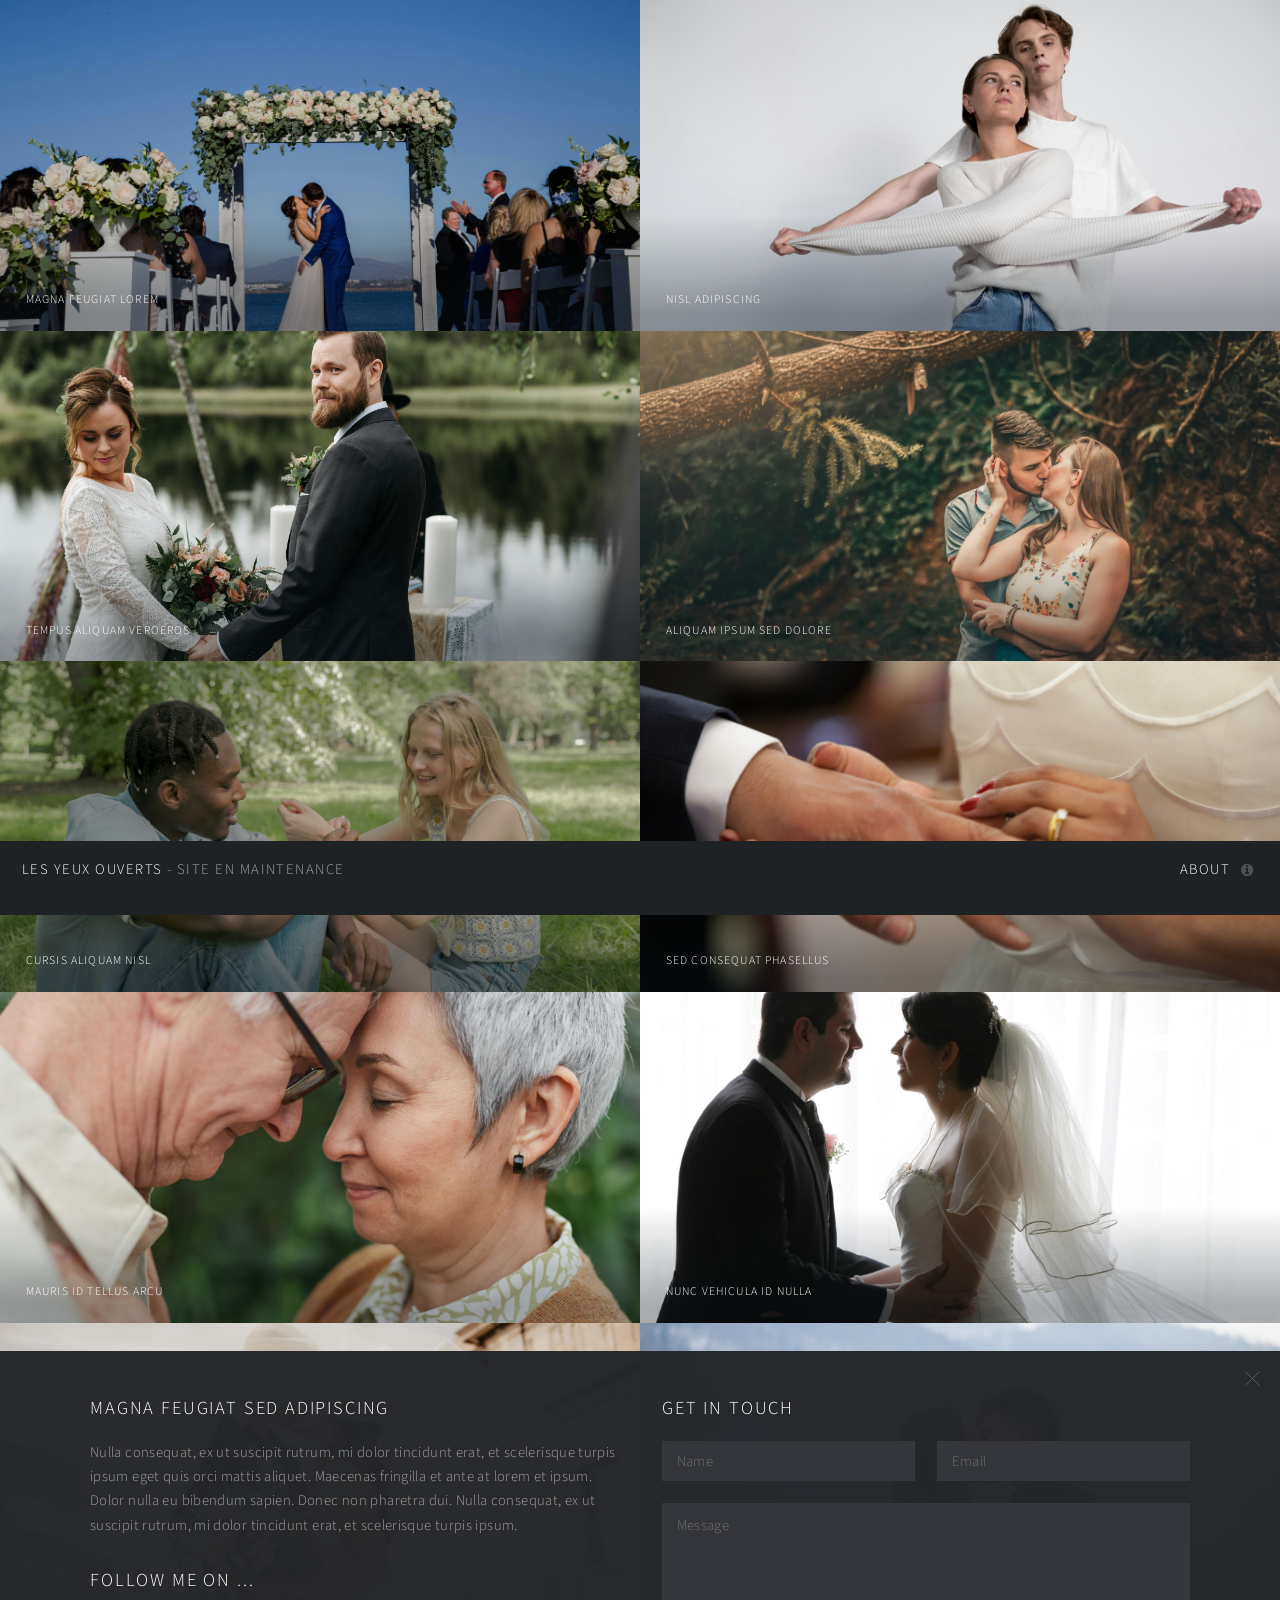
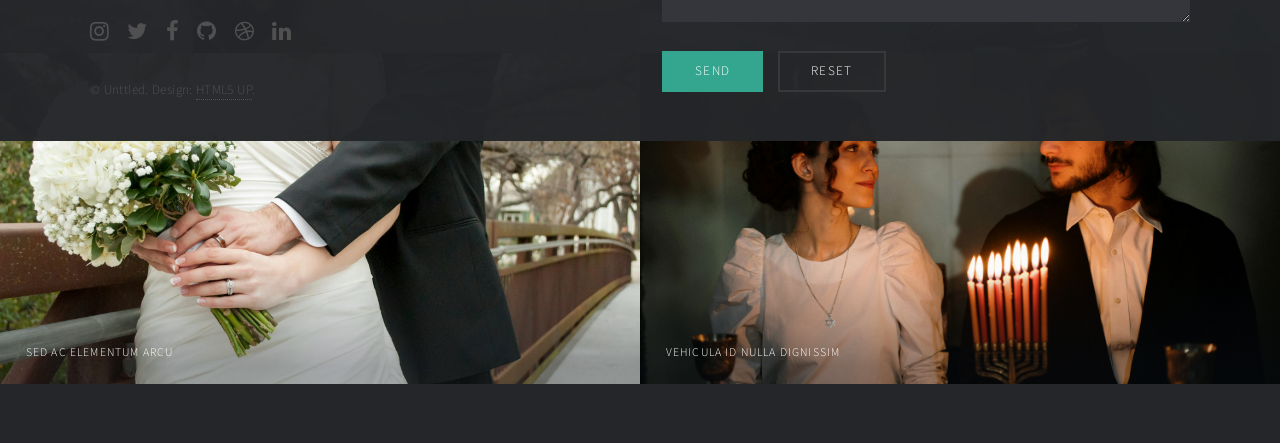
==== index.html @ b0335885 "aff favicon" ====
<!DOCTYPE HTML>
<html>
	<head>
		<title>Les yeux ouverts by Adé</title>
		<meta charset="utf-8" />
		<meta name="viewport" content="width=device-width, initial-scale=1, user-scalable=no" />
		<link rel="stylesheet" href="assets/css/main.css" />
		<link rel="icon" type="image/x-icon" href="images/favicon.ico">
		<noscript><link rel="stylesheet" href="assets/css/noscript.css" /></noscript>
	</head>
	<body class="is-preload">

		<!-- Wrapper -->
			<div id="wrapper">

				<!-- Header -->
					<header id="header">
						<h1><a href="index.html"><strong>Les yeux ouverts</strong> - Site en maintenance</a></h1>
						<nav>
							<ul>
								<li><a href="#footer" class="icon fa-info-circle">About</a></li>
							</ul>
						</nav>
					</header>

				<!-- Main -->
					<div id="main">
						<article class="thumb">
							<!-- <a href="images/fulls/01.jpg" class="image"><img src="images/thumbs/01.jpg" alt="" /></a> -->
							<a class="image"><img src="images/other/01.jpg" alt="" /></a>
							<h2>Magna feugiat lorem</h2>
							<p>Nunc blandit nisi ligula magna sodales lectus elementum non. Integer id venenatis velit.</p>
						</article>
						<article class="thumb">
							<a class="image"><img src="images/other/02.jpg" alt="" /></a>
							<h2>Nisl adipiscing</h2>
							<p>Nunc blandit nisi ligula magna sodales lectus elementum non. Integer id venenatis velit.</p>
						</article>
						<article class="thumb">
							<a class="image"><img src="images/other/03.jpg" alt="" /></a>
							<h2>Tempus aliquam veroeros</h2>
							<p>Nunc blandit nisi ligula magna sodales lectus elementum non. Integer id venenatis velit.</p>
						</article>
						<article class="thumb">
							<a class="image"><img src="images/other/04.jpg" alt="" /></a>
							<h2>Aliquam ipsum sed dolore</h2>
							<p>Nunc blandit nisi ligula magna sodales lectus elementum non. Integer id venenatis velit.</p>
						</article>
						<article class="thumb">
							<a class="image"><img src="images/other/05.jpg" alt="" /></a>
							<h2>Cursis aliquam nisl</h2>
							<p>Nunc blandit nisi ligula magna sodales lectus elementum non. Integer id venenatis velit.</p>
						</article>
						<article class="thumb">
							<a class="image"><img src="images/other/06.jpg" alt="" /></a>
							<h2>Sed consequat phasellus</h2>
							<p>Nunc blandit nisi ligula magna sodales lectus elementum non. Integer id venenatis velit.</p>
						</article>
						<article class="thumb">
							<a class="image"><img src="images/other/07.jpg" alt="" /></a>
							<h2>Mauris id tellus arcu</h2>
							<p>Nunc blandit nisi ligula magna sodales lectus elementum non. Integer id venenatis velit.</p>
						</article>
						<article class="thumb">
							<a class="image"><img src="images/other/08.jpg" alt="" /></a>
							<h2>Nunc vehicula id nulla</h2>
							<p>Nunc blandit nisi ligula magna sodales lectus elementum non. Integer id venenatis velit.</p>
						</article>
						<article class="thumb">
							<a class="image"><img src="images/other/09.jpg" alt="" /></a>
							<h2>Neque et faucibus viverra</h2>
							<p>Nunc blandit nisi ligula magna sodales lectus elementum non. Integer id venenatis velit.</p>
						</article>
						<article class="thumb">
							<a class="image"><img src="images/other/10.jpg" alt="" /></a>
							<h2>Mattis ante fermentum</h2>
							<p>Nunc blandit nisi ligula magna sodales lectus elementum non. Integer id venenatis velit.</p>
						</article>
						<article class="thumb">
							<a class="image"><img src="images/other/11.jpg" alt="" /></a>
							<h2>Sed ac elementum arcu</h2>
							<p>Nunc blandit nisi ligula magna sodales lectus elementum non. Integer id venenatis velit.</p>
						</article>
						<article class="thumb">
							<a class="image"><img src="images/other/12.jpg" alt="" /></a>
							<h2>Vehicula id nulla dignissim</h2>
							<p>Nunc blandit nisi ligula magna sodales lectus elementum non. Integer id venenatis velit.</p>
						</article>
					</div>

				<!-- Footer -->
					<footer id="footer" class="panel">
						<div class="inner split">
							<div>
								<section>
									<h2>Magna feugiat sed adipiscing</h2>
									<p>Nulla consequat, ex ut suscipit rutrum, mi dolor tincidunt erat, et scelerisque turpis ipsum eget quis orci mattis aliquet. Maecenas fringilla et ante at lorem et ipsum. Dolor nulla eu bibendum sapien. Donec non pharetra dui. Nulla consequat, ex ut suscipit rutrum, mi dolor tincidunt erat, et scelerisque turpis ipsum.</p>
								</section>
								<section>
									<h2>Follow me on ...</h2>
									<ul class="icons">
										<li><a href="https://www.instagram.com/lesyeuxouverts?igsh=cnp0b242NGFtbXZt" class="icon fa-instagram"><span class="label">Instagram</span></a></li>
										<li><a href="#" class="icon fa-twitter"><span class="label">Twitter</span></a></li>
										<li><a href="#" class="icon fa-facebook"><span class="label">Facebook</span></a></li>
										<li><a href="#" class="icon fa-github"><span class="label">GitHub</span></a></li>
										<li><a href="#" class="icon fa-dribbble"><span class="label">Dribbble</span></a></li>
										<li><a href="#" class="icon fa-linkedin"><span class="label">LinkedIn</span></a></li>
									</ul>
								</section>
								<p class="copyright">
									&copy; Unttled. Design: <a href="http://html5up.net">HTML5 UP</a>.
								</p>
							</div>
							<div>
								<section>
									<h2>Get in touch</h2>
									<form method="post" action="#">
										<div class="fields">
											<div class="field half">
												<input type="text" name="name" id="name" placeholder="Name" />
											</div>
											<div class="field half">
												<input type="text" name="email" id="email" placeholder="Email" />
											</div>
											<div class="field">
												<textarea name="message" id="message" rows="4" placeholder="Message"></textarea>
											</div>
										</div>
										<ul class="actions">
											<li><input type="submit" value="Send" class="primary" /></li>
											<li><input type="reset" value="Reset" /></li>
										</ul>
									</form>
								</section>
							</div>
						</div>
					</footer>

			</div>

		<!-- Scripts -->
			<script src="assets/js/jquery.min.js"></script>
			<script src="assets/js/jquery.poptrox.min.js"></script>
			<script src="assets/js/browser.min.js"></script>
			<script src="assets/js/breakpoints.min.js"></script>
			<script src="assets/js/util.js"></script>
			<script src="assets/js/main.js"></script>

	</body>
</html>
---- assets/css/noscript.css ----
/*
	Multiverse by HTML5 UP
	html5up.net | @ajlkn
	Free for personal and commercial use under the CCA 3.0 license (html5up.net/license)
*/

/* Wrapper */

	body.is-preload #wrapper:before {
		display: none;
	}

/* Main */

	body.is-preload #main .thumb {
		pointer-events: auto;
		opacity: 1;
	}

/* Header */

	body.is-preload #header {
		-moz-transform: none;
		-webkit-transform: none;
		-ms-transform: none;
		transform: none;
	}
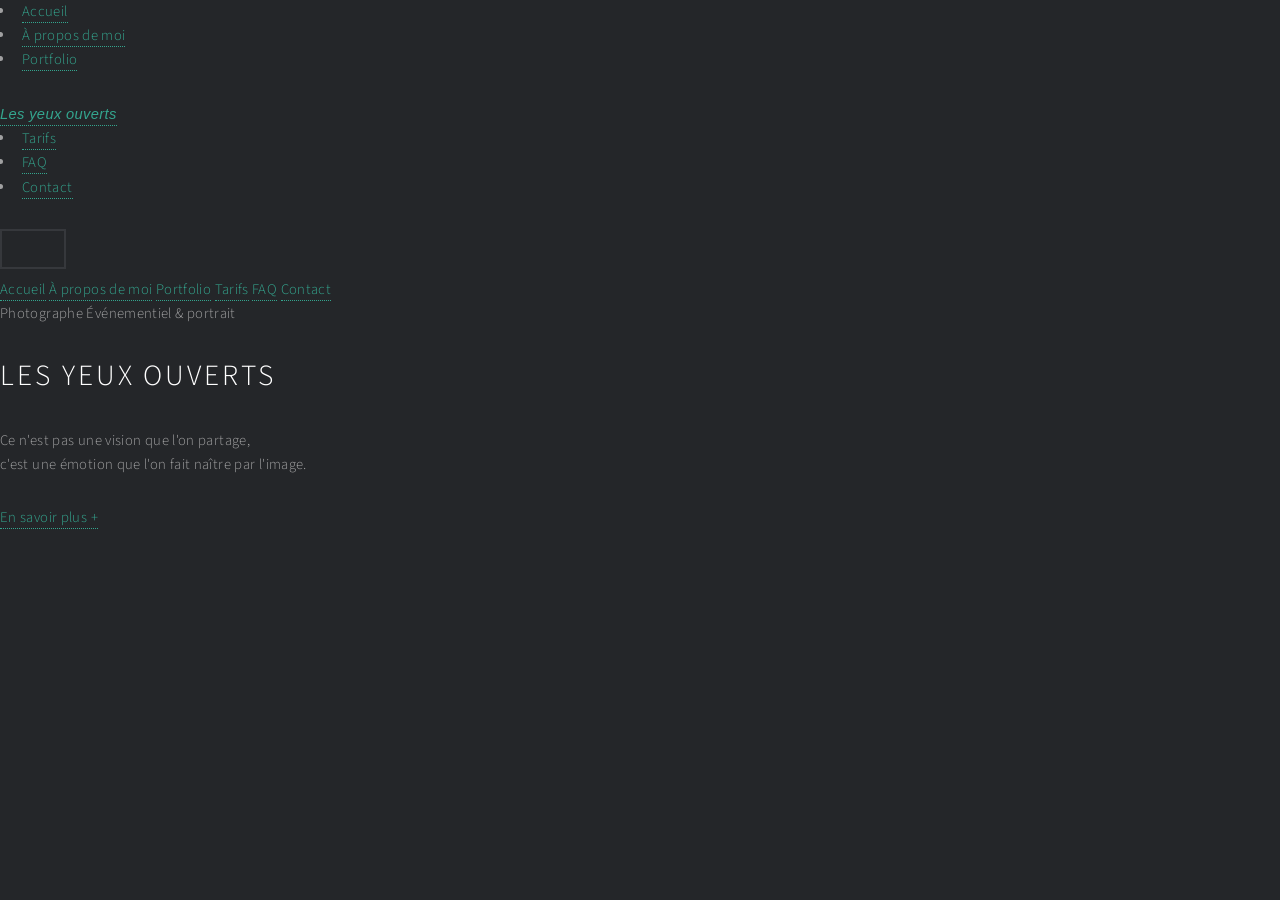
==== commit 40687af3: "update v1" ====
--- a/index.html
+++ b/index.html
@@ -1,150 +1,58 @@
 <!DOCTYPE HTML>
-<html>
-	<head>
-		<title>Les yeux ouverts by Adé</title>
-		<meta charset="utf-8" />
-		<meta name="viewport" content="width=device-width, initial-scale=1, user-scalable=no" />
-		<link rel="stylesheet" href="assets/css/main.css" />
-		<link rel="icon" type="image/x-icon" href="images/favicon.ico">
-		<noscript><link rel="stylesheet" href="assets/css/noscript.css" /></noscript>
-	</head>
-	<body class="is-preload">
+<html lang="fr">
+<head>
+	<meta charset="utf-8" />
+	<meta name="viewport" content="width=device-width, initial-scale=1, user-scalable=no" />
+	<title>Les yeux ouverts - Photographe de mariage & portrait</title>
+	<link rel="icon" type="image/x-icon" href="images/favicon.ico">
+	<link rel="stylesheet" href="assets/css/main.css" />
+</head>
+<body>
 
-		<!-- Wrapper -->
-			<div id="wrapper">
+	<!-- Navigation -->
+	<nav id="navbar">
+		<ul class="nav-left">
+			<li><a href="index.html">Accueil</a></li>
+			<li><a href="a-propos.html">À propos de moi</a></li>
+			<li><a href="portfolio.html">Portfolio</a></li>
+		</ul>
+		<div class="nav-brand">
+			<a href="index.html"><em>Les yeux ouverts</em></a>
+		</div>
+		<ul class="nav-right">
+			<li><a href="tarifs.html">Tarifs</a></li>
+			<li><a href="faq.html">FAQ</a></li>
+			<li><a href="contact.html">Contact</a></li>
+		</ul>
+		<button class="hamburger" id="hamburger" aria-label="Menu">
+			<span></span>
+			<span></span>
+			<span></span>
+		</button>
+	</nav>
 
-				<!-- Header -->
-					<header id="header">
-						<h1><a href="index.html"><strong>Les yeux ouverts</strong> - Site en maintenance</a></h1>
-						<nav>
-							<ul>
-								<li><a href="#footer" class="icon fa-info-circle">About</a></li>
-							</ul>
-						</nav>
-					</header>
+	<div id="nav-mobile">
+		<a href="index.html" class="active">Accueil</a>
+		<a href="a-propos.html">À propos de moi</a>
+		<a href="portfolio.html">Portfolio</a>
+		<a href="tarifs.html">Tarifs</a>
+		<a href="faq.html">FAQ</a>
+		<a href="contact.html">Contact</a>
+	</div>
 
-				<!-- Main -->
-					<div id="main">
-						<article class="thumb">
-							<!-- <a href="images/fulls/01.jpg" class="image"><img src="images/thumbs/01.jpg" alt="" /></a> -->
-							<a class="image"><img src="images/other/01.jpg" alt="" /></a>
-							<h2>Magna feugiat lorem</h2>
-							<p>Nunc blandit nisi ligula magna sodales lectus elementum non. Integer id venenatis velit.</p>
-						</article>
-						<article class="thumb">
-							<a class="image"><img src="images/other/02.jpg" alt="" /></a>
-							<h2>Nisl adipiscing</h2>
-							<p>Nunc blandit nisi ligula magna sodales lectus elementum non. Integer id venenatis velit.</p>
-						</article>
-						<article class="thumb">
-							<a class="image"><img src="images/other/03.jpg" alt="" /></a>
-							<h2>Tempus aliquam veroeros</h2>
-							<p>Nunc blandit nisi ligula magna sodales lectus elementum non. Integer id venenatis velit.</p>
-						</article>
-						<article class="thumb">
-							<a class="image"><img src="images/other/04.jpg" alt="" /></a>
-							<h2>Aliquam ipsum sed dolore</h2>
-							<p>Nunc blandit nisi ligula magna sodales lectus elementum non. Integer id venenatis velit.</p>
-						</article>
-						<article class="thumb">
-							<a class="image"><img src="images/other/05.jpg" alt="" /></a>
-							<h2>Cursis aliquam nisl</h2>
-							<p>Nunc blandit nisi ligula magna sodales lectus elementum non. Integer id venenatis velit.</p>
-						</article>
-						<article class="thumb">
-							<a class="image"><img src="images/other/06.jpg" alt="" /></a>
-							<h2>Sed consequat phasellus</h2>
-							<p>Nunc blandit nisi ligula magna sodales lectus elementum non. Integer id venenatis velit.</p>
-						</article>
-						<article class="thumb">
-							<a class="image"><img src="images/other/07.jpg" alt="" /></a>
-							<h2>Mauris id tellus arcu</h2>
-							<p>Nunc blandit nisi ligula magna sodales lectus elementum non. Integer id venenatis velit.</p>
-						</article>
-						<article class="thumb">
-							<a class="image"><img src="images/other/08.jpg" alt="" /></a>
-							<h2>Nunc vehicula id nulla</h2>
-							<p>Nunc blandit nisi ligula magna sodales lectus elementum non. Integer id venenatis velit.</p>
-						</article>
-						<article class="thumb">
-							<a class="image"><img src="images/other/09.jpg" alt="" /></a>
-							<h2>Neque et faucibus viverra</h2>
-							<p>Nunc blandit nisi ligula magna sodales lectus elementum non. Integer id venenatis velit.</p>
-						</article>
-						<article class="thumb">
-							<a class="image"><img src="images/other/10.jpg" alt="" /></a>
-							<h2>Mattis ante fermentum</h2>
-							<p>Nunc blandit nisi ligula magna sodales lectus elementum non. Integer id venenatis velit.</p>
-						</article>
-						<article class="thumb">
-							<a class="image"><img src="images/other/11.jpg" alt="" /></a>
-							<h2>Sed ac elementum arcu</h2>
-							<p>Nunc blandit nisi ligula magna sodales lectus elementum non. Integer id venenatis velit.</p>
-						</article>
-						<article class="thumb">
-							<a class="image"><img src="images/other/12.jpg" alt="" /></a>
-							<h2>Vehicula id nulla dignissim</h2>
-							<p>Nunc blandit nisi ligula magna sodales lectus elementum non. Integer id venenatis velit.</p>
-						</article>
-					</div>
+	<!-- Hero -->
+	<section id="hero">
+		<div class="hero-content">
+			<p class="hero-subtitle">Photographe Événementiel &amp; portrait</p>
+			<h1 class="hero-title">Les yeux ouverts</h1>
+			<p class="hero-description">
+				Ce n'est pas une vision que l'on partage,<br>
+				c'est une émotion que l'on fait naître par l'image.
+			</p>
+			<a href="#" class="hero-btn">En savoir plus +</a>
+		</div>
+	</section>
 
-				<!-- Footer -->
-					<footer id="footer" class="panel">
-						<div class="inner split">
-							<div>
-								<section>
-									<h2>Magna feugiat sed adipiscing</h2>
-									<p>Nulla consequat, ex ut suscipit rutrum, mi dolor tincidunt erat, et scelerisque turpis ipsum eget quis orci mattis aliquet. Maecenas fringilla et ante at lorem et ipsum. Dolor nulla eu bibendum sapien. Donec non pharetra dui. Nulla consequat, ex ut suscipit rutrum, mi dolor tincidunt erat, et scelerisque turpis ipsum.</p>
-								</section>
-								<section>
-									<h2>Follow me on ...</h2>
-									<ul class="icons">
-										<li><a href="https://www.instagram.com/lesyeuxouverts?igsh=cnp0b242NGFtbXZt" class="icon fa-instagram"><span class="label">Instagram</span></a></li>
-										<li><a href="#" class="icon fa-twitter"><span class="label">Twitter</span></a></li>
-										<li><a href="#" class="icon fa-facebook"><span class="label">Facebook</span></a></li>
-										<li><a href="#" class="icon fa-github"><span class="label">GitHub</span></a></li>
-										<li><a href="#" class="icon fa-dribbble"><span class="label">Dribbble</span></a></li>
-										<li><a href="#" class="icon fa-linkedin"><span class="label">LinkedIn</span></a></li>
-									</ul>
-								</section>
-								<p class="copyright">
-									&copy; Unttled. Design: <a href="http://html5up.net">HTML5 UP</a>.
-								</p>
-							</div>
-							<div>
-								<section>
-									<h2>Get in touch</h2>
-									<form method="post" action="#">
-										<div class="fields">
-											<div class="field half">
-												<input type="text" name="name" id="name" placeholder="Name" />
-											</div>
-											<div class="field half">
-												<input type="text" name="email" id="email" placeholder="Email" />
-											</div>
-											<div class="field">
-												<textarea name="message" id="message" rows="4" placeholder="Message"></textarea>
-											</div>
-										</div>
-										<ul class="actions">
-											<li><input type="submit" value="Send" class="primary" /></li>
-											<li><input type="reset" value="Reset" /></li>
-										</ul>
-									</form>
-								</section>
-							</div>
-						</div>
-					</footer>
-
-			</div>
-
-		<!-- Scripts -->
-			<script src="assets/js/jquery.min.js"></script>
-			<script src="assets/js/jquery.poptrox.min.js"></script>
-			<script src="assets/js/browser.min.js"></script>
-			<script src="assets/js/breakpoints.min.js"></script>
-			<script src="assets/js/util.js"></script>
-			<script src="assets/js/main.js"></script>
-
-	</body>
-</html>+	<script src="assets/js/nav.js"></script>
+</body>
+</html>
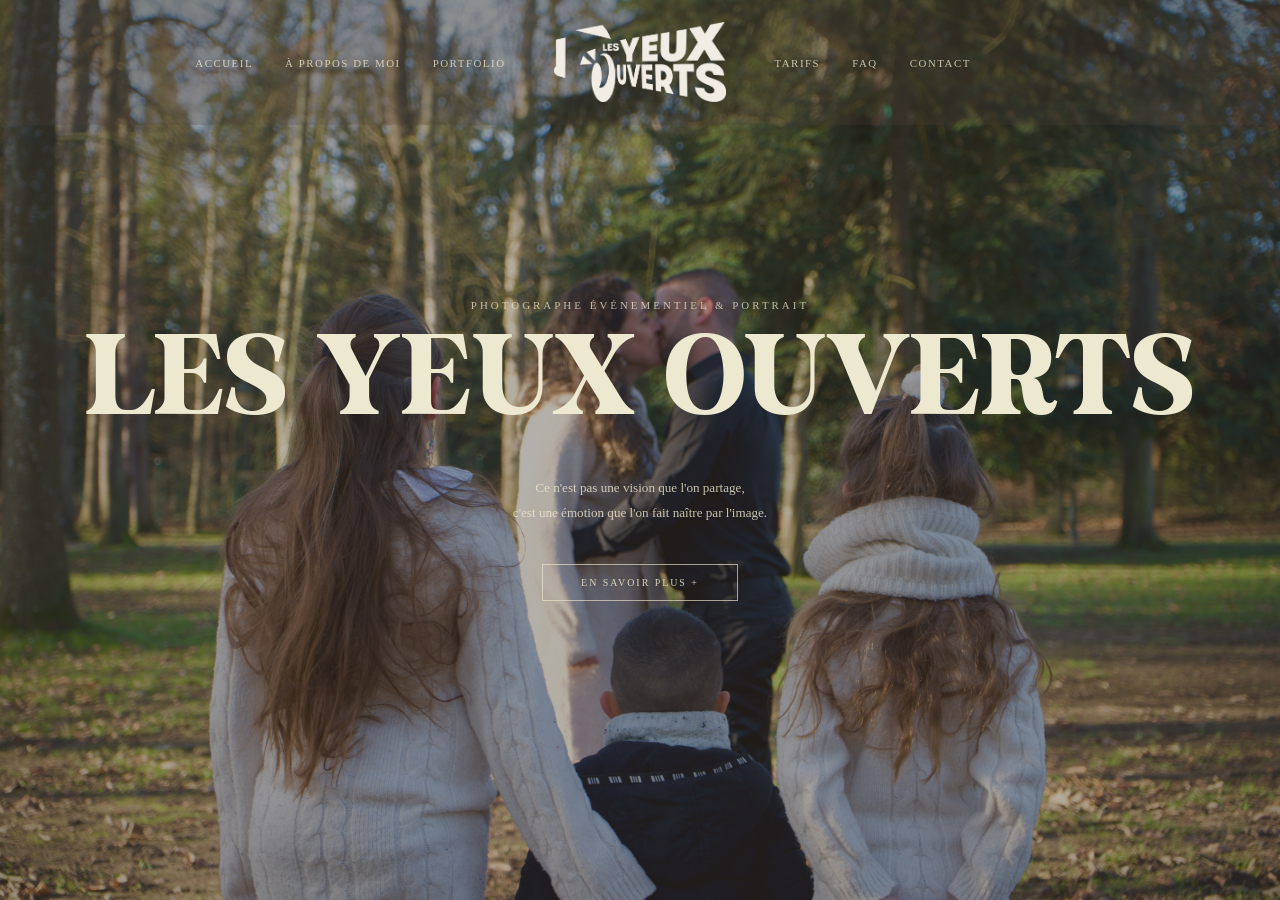
==== commit e12c91d5: "final change" ====
--- a/index.html
+++ b/index.html
@@ -17,7 +17,7 @@
 			<li><a href="portfolio.html">Portfolio</a></li>
 		</ul>
 		<div class="nav-brand">
-			<a href="index.html"><em>Les yeux ouverts</em></a>
+			<a href="index.html"><img src="images/logo.png" alt="Les yeux ouverts" class="nav-logo" /></a>
 		</div>
 		<ul class="nav-right">
 			<li><a href="tarifs.html">Tarifs</a></li>
@@ -49,7 +49,7 @@
 				Ce n'est pas une vision que l'on partage,<br>
 				c'est une émotion que l'on fait naître par l'image.
 			</p>
-			<a href="#" class="hero-btn">En savoir plus +</a>
+			<a href="tarifs.html" class="hero-btn">En savoir plus +</a>
 		</div>
 	</section>
 
--- a/assets/css/main.css
+++ b/assets/css/main.css
@@ -0,0 +1,291 @@
+@font-face {
+	font-family: 'Milk And Honey';
+	src: url('../fonts/MilkAndHoney.ttf') format('truetype');
+	font-weight: normal;
+	font-style: normal;
+}
+
+/* -----------------------------------------------
+   Reset & base
+----------------------------------------------- */
+
+*, *::before, *::after {
+	margin: 0;
+	padding: 0;
+	box-sizing: border-box;
+}
+
+html, body {
+	width: 100%;
+	height: 100%;
+}
+
+body {
+	font-family: 'Times New Roman', Times, serif;
+	background: #4B4139;
+	color: #EDE8D0;
+}
+
+/* -----------------------------------------------
+   Navigation
+----------------------------------------------- */
+
+#navbar {
+	position: fixed;
+	top: 0;
+	left: 0;
+	right: 0;
+	z-index: 100;
+	display: grid;
+	grid-template-columns: 1fr auto 1fr;
+	align-items: center;
+	column-gap: 3rem;
+	padding: 1.4rem 3rem;
+	background: rgba(75, 65, 57, 0.25);
+}
+
+.nav-left {
+	justify-content: flex-end;
+}
+
+.nav-left,
+.nav-right {
+	display: flex;
+	list-style: none;
+	gap: 2rem;
+}
+
+.nav-left a,
+.nav-right a {
+	color: rgba(237, 232, 208, 0.8);
+	text-decoration: none;
+	font-size: 0.68rem;
+	letter-spacing: 0.14em;
+	font-weight: 400;
+	text-transform: uppercase;
+	transition: color 0.3s;
+}
+
+.nav-left a:hover,
+.nav-right a:hover {
+	color: #EDE8D0;
+}
+
+.nav-brand a {
+	text-transform: uppercase;
+	font-family: 'Milk And Honey', cursive;
+	font-size: 2rem;
+	color: #EDE8D0;
+	text-decoration: none;
+	white-space: nowrap;
+}
+
+.nav-logo {
+	height: 80px;
+	width: auto;
+	display: block;
+}
+
+/* -----------------------------------------------
+   Hero
+----------------------------------------------- */
+
+#hero {
+	position: relative;
+	width: 100%;
+	height: 100vh;
+	background: url('../../images/hero.jpeg') center center / cover no-repeat;
+	display: flex;
+	align-items: center;
+	justify-content: center;
+	text-align: center;
+}
+
+#hero::before {
+	content: '';
+	position: absolute;
+	inset: 0;
+	background: rgba(75, 65, 57, 0.42);
+}
+
+.hero-content {
+	position: relative;
+	z-index: 1;
+	padding: 0 2rem;
+}
+
+.hero-subtitle {
+	font-size: 0.68rem;
+	letter-spacing: 0.28em;
+	font-weight: 300;
+	color: rgba(237, 232, 208, 0.75);
+	text-transform: uppercase;
+	margin-bottom: 1.2rem;
+}
+
+.hero-title {
+	text-transform: uppercase;
+	font-family: 'Milk And Honey', cursive;
+	font-size: 6.5rem;
+	font-weight: 400;
+	color: #EDE8D0;
+	line-height: 1.1;
+	margin-bottom: 2rem;
+}
+
+.hero-description {
+	font-size: 0.82rem;
+	font-weight: 300;
+	line-height: 1.9;
+	color: rgba(237, 232, 208, 0.82);
+	max-width: 460px;
+	margin: 0 auto 2.4rem;
+}
+
+.hero-btn {
+	display: inline-block;
+	padding: 0.75rem 2.4rem;
+	border: 1px solid rgba(237, 232, 208, 0.65);
+	color: rgba(237, 232, 208, 0.88);
+	text-decoration: none;
+	font-size: 0.62rem;
+	letter-spacing: 0.2em;
+	font-weight: 400;
+	text-transform: uppercase;
+	transition: background 0.3s, border-color 0.3s, color 0.3s;
+}
+
+.hero-btn:hover {
+	background: rgba(237, 232, 208, 0.12);
+	border-color: #EDE8D0;
+	color: #EDE8D0;
+}
+
+/* -----------------------------------------------
+   Hamburger
+----------------------------------------------- */
+
+.hamburger {
+	display: none;
+	flex-direction: column;
+	justify-content: center;
+	gap: 5px;
+	background: none;
+	border: none;
+	cursor: pointer;
+	padding: 0.4rem;
+	z-index: 200;
+}
+
+.hamburger span {
+	display: block;
+	width: 22px;
+	height: 1.5px;
+	background: #EDE8D0;
+	transition: transform 0.3s, opacity 0.3s;
+	transform-origin: center;
+}
+
+.hamburger.open span:nth-child(1) {
+	transform: translateY(6.5px) rotate(45deg);
+}
+
+.hamburger.open span:nth-child(2) {
+	opacity: 0;
+}
+
+.hamburger.open span:nth-child(3) {
+	transform: translateY(-6.5px) rotate(-45deg);
+}
+
+#nav-mobile {
+	display: none;
+	position: fixed;
+	inset: 0;
+	background: rgba(75, 65, 57, 0.93);
+	z-index: 150;
+	flex-direction: column;
+	align-items: center;
+	justify-content: center;
+	gap: 2.5rem;
+}
+
+#nav-mobile.open {
+	display: flex;
+}
+
+#nav-mobile a {
+	color: rgba(237, 232, 208, 0.8);
+	text-decoration: none;
+	font-size: 1rem;
+	letter-spacing: 0.2em;
+	text-transform: uppercase;
+	font-weight: 400;
+	transition: color 0.2s;
+}
+
+#nav-mobile a:hover,
+#nav-mobile a.active {
+	color: #EDE8D0;
+}
+
+/* -----------------------------------------------
+   Responsive
+----------------------------------------------- */
+
+@media (max-width: 900px) {
+	#navbar {
+		padding: 1.2rem 1.5rem;
+		gap: 1rem;
+	}
+
+	.nav-left,
+	.nav-right {
+		gap: 1.2rem;
+	}
+
+	.hero-title {
+	text-transform: uppercase;
+		font-size: 4.5rem;
+	}
+}
+
+@media (max-width: 620px) {
+	#hero {
+		background-image: url('../../images/hero-mobile.jpeg');
+	}
+
+	#navbar {
+		padding: 1rem 1.2rem;
+		column-gap: 0.5rem;
+	}
+
+	.nav-brand a {
+		font-size: 1.3rem;
+	}
+
+	.nav-logo {
+		height: 60px;
+	}
+
+	.nav-left,
+	.nav-right {
+		display: none;
+	}
+
+	.hamburger {
+		display: flex;
+		grid-column: 3;
+		grid-row: 1;
+		justify-self: end;
+	}
+
+	.hero-title {
+	text-transform: uppercase;
+		font-size: 3.2rem;
+	}
+
+	.hero-description br {
+		display: none;
+	}
+}
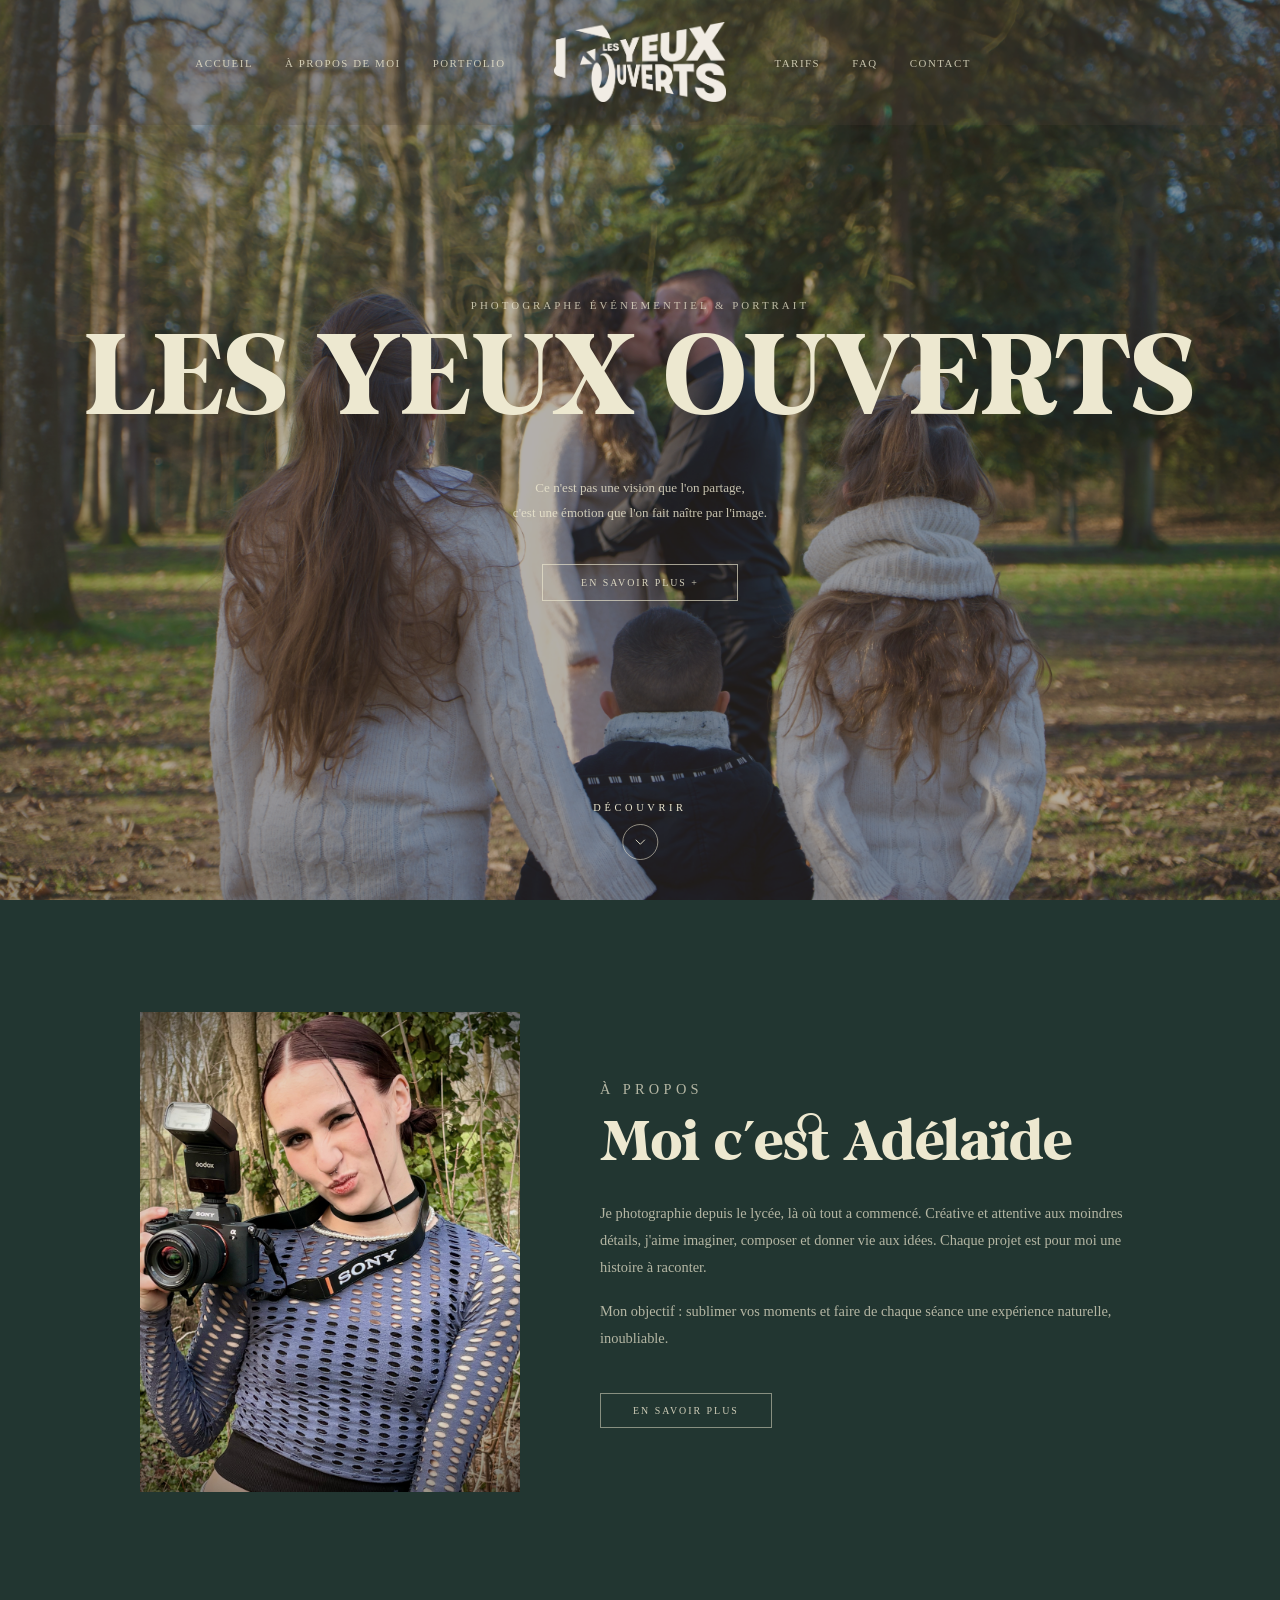
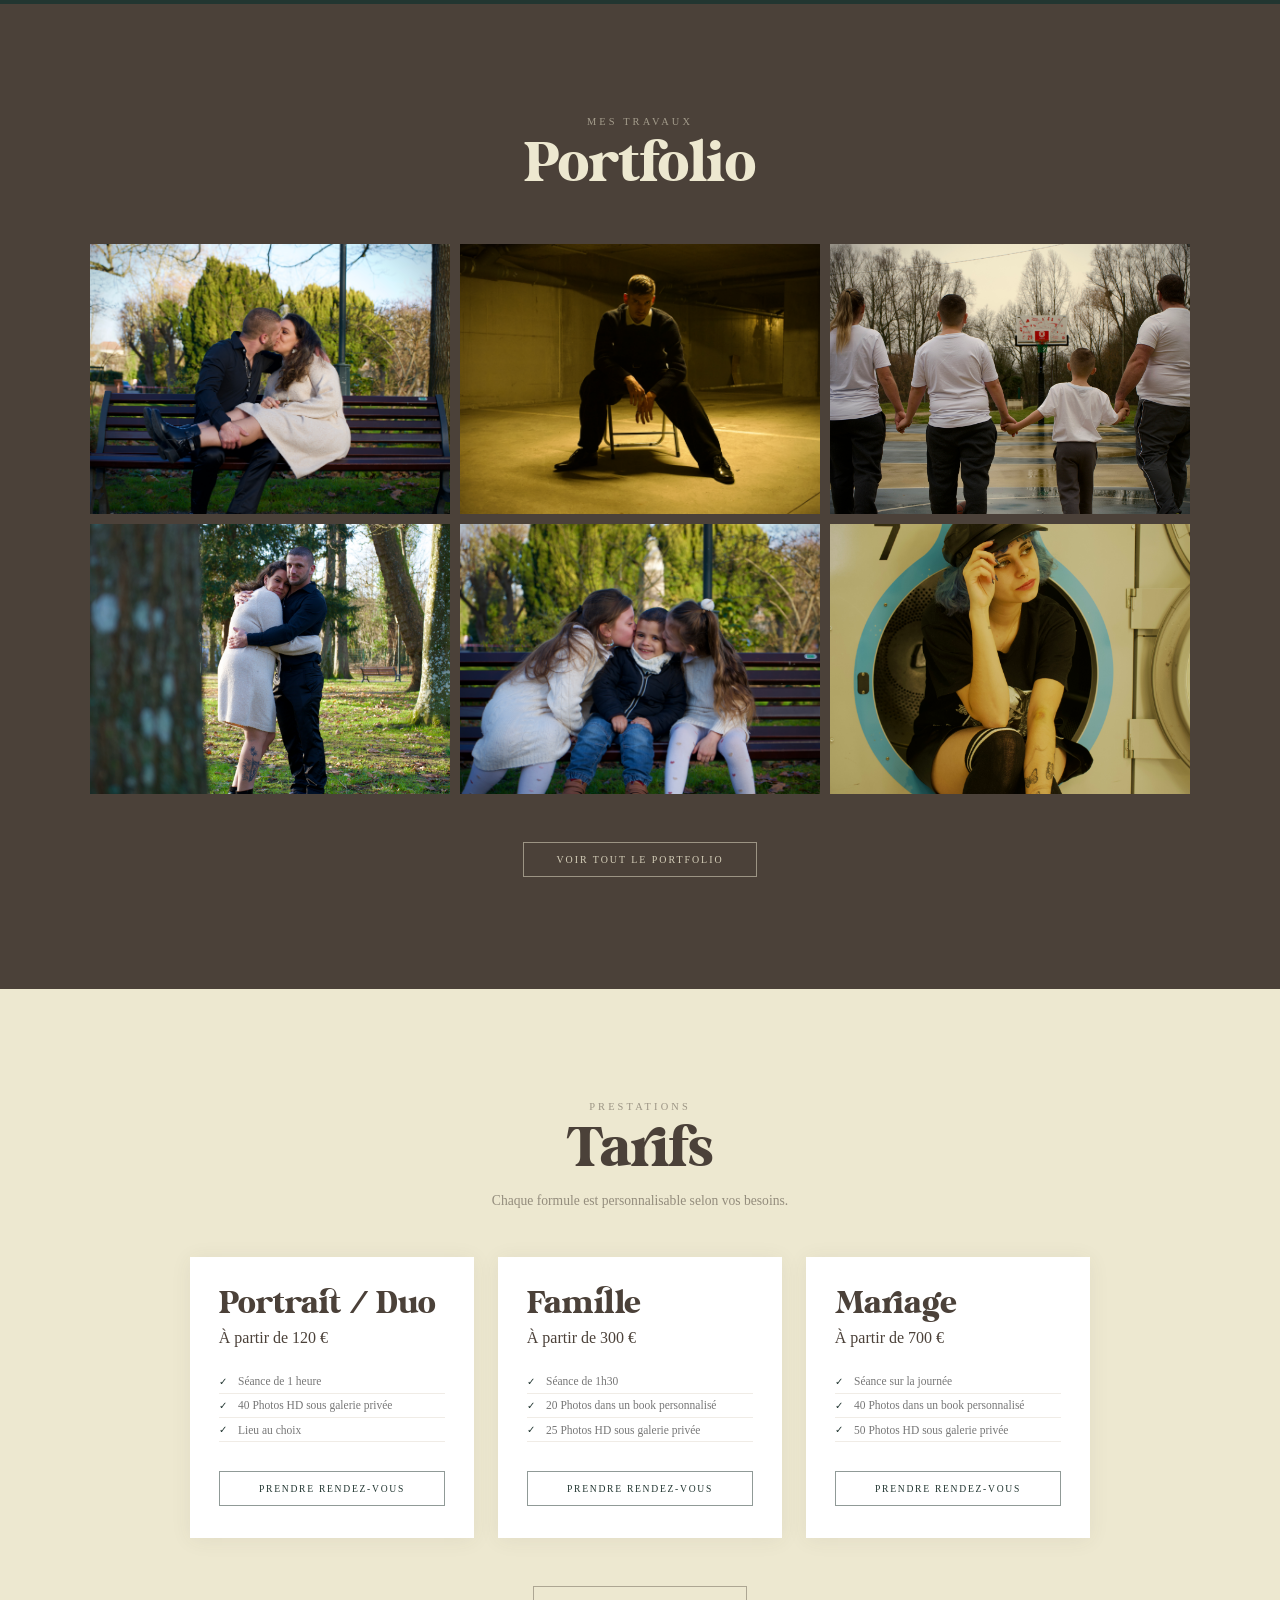
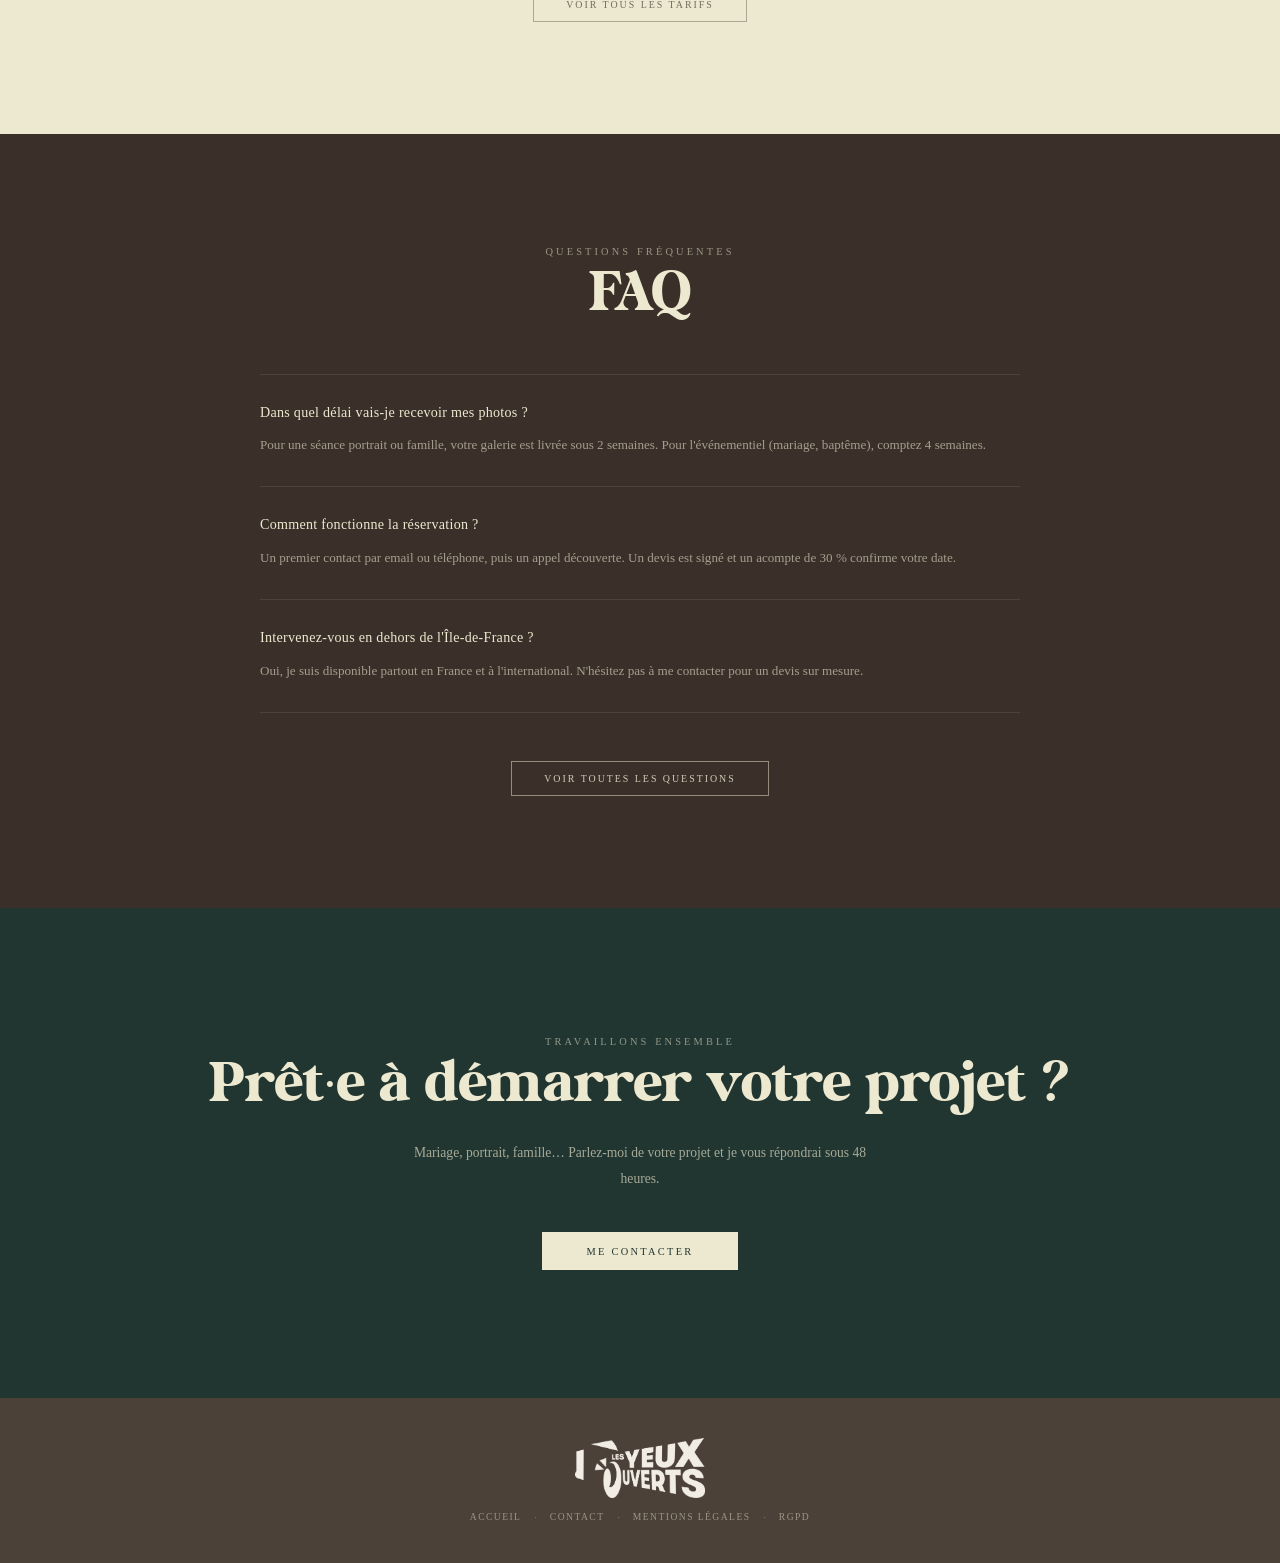
==== commit 973565fd: "update home page" ====
--- a/index.html
+++ b/index.html
@@ -51,8 +51,164 @@
 			</p>
 			<a href="tarifs.html" class="hero-btn">En savoir plus +</a>
 		</div>
-	</section>
+		<a href="#home-about" class="scroll-indicator" aria-label="Défiler vers le bas">
+			<span class="scroll-text">Découvrir</span>
+			<svg xmlns="http://www.w3.org/2000/svg" viewBox="0 0 24 24" fill="none" stroke="currentColor" stroke-width="1.2"><polyline points="6 9 12 15 18 9"/></svg>
+		</a>
+	</section>
+
+	<!-- À propos preview -->
+	<section id="home-about">
+		<div class="home-about-inner">
+			<div class="home-about-img">
+				<img src="images/about.jpg" alt="Adélaïde Dronne photographe" />
+			</div>
+			<div class="home-about-text">
+				<p class="home-label">À propos</p>
+				<h2 class="home-title">Moi c'est Adélaïde</h2>
+				<p>Je photographie depuis le lycée, là où tout a commencé. Créative et attentive aux moindres détails, j'aime imaginer, composer et donner vie aux idées. Chaque projet est pour moi une histoire à raconter.</p>
+				<p>Mon objectif : sublimer vos moments et faire de chaque séance une expérience naturelle, inoubliable.</p>
+				<a href="a-propos.html" class="home-link">En savoir plus</a>
+			</div>
+		</div>
+	</section>
+
+	<!-- Portfolio preview -->
+	<section id="home-portfolio">
+		<div class="home-section-header">
+			<p class="home-label">Mes travaux</p>
+			<h2 class="home-title">Portfolio</h2>
+		</div>
+		<div class="home-portfolio-grid">
+			<div class="home-portfolio-item"><img src="images/portfolio/DSC00042.jpeg" alt="Couple au parc" /></div>
+			<div class="home-portfolio-item"><img src="images/portfolio/DSC00379.jpeg" alt="Portrait" /></div>
+			<div class="home-portfolio-item"><img src="images/portfolio/IMG_3418.jpeg" alt="Famille" /></div>
+			<div class="home-portfolio-item"><img src="images/portfolio/DSC00152.jpeg" alt="Couple enlacé" /></div>
+			<div class="home-portfolio-item"><img src="images/portfolio/DSC00064.jpeg" alt="Enfants" /></div>
+			<div class="home-portfolio-item"><img src="images/portfolio/DSC00489.jpeg" alt="Portrait femme" /></div>
+		</div>
+		<div class="home-center">
+			<a href="portfolio.html" class="home-link">Voir tout le portfolio</a>
+		</div>
+	</section>
+
+	<!-- Tarifs preview -->
+	<section id="home-tarifs">
+		<div class="home-section-header">
+			<p class="home-label">Prestations</p>
+			<h2 class="home-title">Tarifs</h2>
+			<p class="home-intro">Chaque formule est personnalisable selon vos besoins.</p>
+		</div>
+		<div class="home-tarifs-grid">
+			<div class="home-card">
+				<h3 class="home-card-title">Portrait / Duo</h3>
+				<p class="home-card-price">À partir de 120 €</p>
+				<ul class="home-card-features">
+					<li>Séance de 1 heure</li>
+					<li>40 Photos HD sous galerie privée</li>
+					<li>Lieu au choix</li>
+				</ul>
+				<a href="contact.html" class="home-card-btn">Prendre rendez-vous</a>
+			</div>
+			<div class="home-card">
+				<h3 class="home-card-title">Famille</h3>
+				<p class="home-card-price">À partir de 300 €</p>
+				<ul class="home-card-features">
+					<li>Séance de 1h30</li>
+					<li>20 Photos dans un book personnalisé</li>
+					<li>25 Photos HD sous galerie privée</li>
+				</ul>
+				<a href="contact.html" class="home-card-btn">Prendre rendez-vous</a>
+			</div>
+			<div class="home-card">
+				<h3 class="home-card-title">Mariage</h3>
+				<p class="home-card-price">À partir de 700 €</p>
+				<ul class="home-card-features">
+					<li>Séance sur la journée</li>
+					<li>40 Photos dans un book personnalisé</li>
+					<li>50 Photos HD sous galerie privée</li>
+				</ul>
+				<a href="contact.html" class="home-card-btn">Prendre rendez-vous</a>
+			</div>
+		</div>
+		<div class="home-center">
+			<a href="tarifs.html" class="home-link">Voir tous les tarifs</a>
+		</div>
+	</section>
+
+	<!-- FAQ preview -->
+	<section id="home-faq">
+		<div class="home-section-header">
+			<p class="home-label">Questions fréquentes</p>
+			<h2 class="home-title">FAQ</h2>
+		</div>
+		<div class="home-faq-list">
+			<div class="home-faq-item">
+				<p class="home-faq-question">Dans quel délai vais-je recevoir mes photos ?</p>
+				<p class="home-faq-answer">Pour une séance portrait ou famille, votre galerie est livrée sous 2 semaines. Pour l'événementiel (mariage, baptême), comptez 4 semaines.</p>
+			</div>
+			<div class="home-faq-item">
+				<p class="home-faq-question">Comment fonctionne la réservation ?</p>
+				<p class="home-faq-answer">Un premier contact par email ou téléphone, puis un appel découverte. Un devis est signé et un acompte de 30 % confirme votre date.</p>
+			</div>
+			<div class="home-faq-item">
+				<p class="home-faq-question">Intervenez-vous en dehors de l'Île-de-France ?</p>
+				<p class="home-faq-answer">Oui, je suis disponible partout en France et à l'international. N'hésitez pas à me contacter pour un devis sur mesure.</p>
+			</div>
+		</div>
+		<div class="home-center">
+			<a href="faq.html" class="home-link">Voir toutes les questions</a>
+		</div>
+	</section>
+
+	<!-- Contact CTA -->
+	<section id="home-contact">
+		<p class="home-label">Travaillons ensemble</p>
+		<h2 class="home-title">Prêt·e à démarrer votre projet ?</h2>
+		<p class="home-contact-desc">Mariage, portrait, famille… Parlez-moi de votre projet et je vous répondrai sous 48 heures.</p>
+		<a href="contact.html" class="home-contact-btn">Me contacter</a>
+	</section>
+
+	<!-- Footer -->
+	<footer id="footer">
+		<div class="footer-inner">
+			<div class="footer-brand"><img src="images/logo.png" alt="Les yeux ouverts" class="footer-logo" /></div>
+			<div class="footer-links">
+				<a href="index.html">Accueil</a>
+				<span>·</span>
+				<a href="contact.html">Contact</a>
+				<span>·</span>
+				<a href="mentions-legales.html">Mentions légales</a>
+				<span>·</span>
+				<a href="rgpd.html">RGPD</a>
+			</div>
+		</div>
+	</footer>
 
 	<script src="assets/js/nav.js"></script>
+	<script>
+		document.querySelector('.scroll-indicator').addEventListener('click', function(e) {
+			e.preventDefault();
+			const target = document.querySelector('#home-about');
+			const start = window.scrollY;
+			const end = target.getBoundingClientRect().top + window.scrollY;
+			const duration = 1200;
+			let startTime = null;
+
+			function easeInOutCubic(t) {
+				return t < 0.5 ? 4 * t * t * t : 1 - Math.pow(-2 * t + 2, 3) / 2;
+			}
+
+			function step(timestamp) {
+				if (!startTime) startTime = timestamp;
+				const elapsed = timestamp - startTime;
+				const progress = Math.min(elapsed / duration, 1);
+				window.scrollTo(0, start + (end - start) * easeInOutCubic(progress));
+				if (progress < 1) requestAnimationFrame(step);
+			}
+
+			requestAnimationFrame(step);
+		});
+	</script>
 </body>
 </html>
--- a/assets/css/main.css
+++ b/assets/css/main.css
@@ -155,6 +155,50 @@
 	transition: background 0.3s, border-color 0.3s, color 0.3s;
 }
 
+/* -----------------------------------------------
+   Scroll indicator
+----------------------------------------------- */
+
+.scroll-indicator {
+	position: absolute;
+	bottom: 2.5rem;
+	left: 50%;
+	transform: translateX(-50%);
+	z-index: 2;
+	display: flex;
+	flex-direction: column;
+	align-items: center;
+	gap: 0.7rem;
+	text-decoration: none;
+	color: #EDE8D0;
+	transition: color 0.3s, opacity 0.3s;
+	animation: scrollBounce 2s ease-in-out infinite;
+}
+
+.scroll-indicator:hover {
+	opacity: 0.75;
+}
+
+.scroll-text {
+	font-size: 0.65rem;
+	letter-spacing: 0.35em;
+	text-transform: uppercase;
+	font-weight: 400;
+}
+
+.scroll-indicator svg {
+	width: 36px;
+	height: 36px;
+	border: 1px solid rgba(237, 232, 208, 0.55);
+	border-radius: 50%;
+	padding: 8px;
+}
+
+@keyframes scrollBounce {
+	0%, 100% { transform: translateX(-50%) translateY(0); }
+	50%       { transform: translateX(-50%) translateY(8px); }
+}
+
 .hero-btn:hover {
 	background: rgba(237, 232, 208, 0.12);
 	border-color: #EDE8D0;
@@ -233,6 +277,423 @@
    Responsive
 ----------------------------------------------- */
 
+/* -----------------------------------------------
+   Sections homepage communes
+----------------------------------------------- */
+
+.home-label {
+	font-size: 0.65rem;
+	letter-spacing: 0.3em;
+	text-transform: uppercase;
+	color: rgba(237, 232, 208, 0.55);
+	margin-bottom: 0.8rem;
+}
+
+.home-title {
+	font-family: 'Milk And Honey', cursive;
+	font-size: 3.2rem;
+	font-weight: 400;
+	color: #EDE8D0;
+	line-height: 1.1;
+	margin-bottom: 1.5rem;
+}
+
+.home-intro {
+	font-size: 0.85rem;
+	font-weight: 300;
+	color: rgba(237, 232, 208, 0.65);
+	margin-top: -0.8rem;
+	margin-bottom: 0;
+}
+
+.home-section-header {
+	text-align: center;
+	margin-bottom: 3rem;
+}
+
+.home-link {
+	display: inline-block;
+	padding: 0.7rem 2rem;
+	border: 1px solid rgba(237, 232, 208, 0.5);
+	color: rgba(237, 232, 208, 0.85);
+	text-decoration: none;
+	font-size: 0.62rem;
+	letter-spacing: 0.2em;
+	text-transform: uppercase;
+	transition: background 0.3s, border-color 0.3s, color 0.3s;
+}
+
+.home-link:hover {
+	background: rgba(237, 232, 208, 0.1);
+	border-color: #EDE8D0;
+	color: #EDE8D0;
+}
+
+.home-center {
+	text-align: center;
+	margin-top: 3rem;
+}
+
+/* -----------------------------------------------
+   À propos preview
+----------------------------------------------- */
+
+#home-about {
+	background: #223631;
+	padding: 7rem 3rem;
+}
+
+.home-about-inner {
+	max-width: 1000px;
+	margin: 0 auto;
+	display: flex;
+	gap: 5rem;
+	align-items: center;
+}
+
+.home-about-img {
+	flex: 0 0 380px;
+}
+
+.home-about-img img {
+	width: 100%;
+	height: 480px;
+	object-fit: cover;
+	object-position: center top;
+	display: block;
+	filter: grayscale(15%);
+}
+
+.home-about-text {
+	flex: 1;
+}
+
+.home-about-text p {
+	font-size: 0.9rem;
+	font-weight: 300;
+	line-height: 1.9;
+	color: rgba(237, 232, 208, 0.72);
+	margin-bottom: 1rem;
+}
+
+.home-about-text .home-link {
+	margin-top: 1.5rem;
+}
+
+/* -----------------------------------------------
+   Portfolio preview
+----------------------------------------------- */
+
+#home-portfolio {
+	background: #4B4139;
+	padding: 7rem 3rem;
+}
+
+.home-portfolio-grid {
+	display: grid;
+	grid-template-columns: repeat(3, 1fr);
+	gap: 0.6rem;
+	max-width: 1100px;
+	margin: 0 auto;
+}
+
+.home-portfolio-item {
+	overflow: hidden;
+	aspect-ratio: 4 / 3;
+}
+
+.home-portfolio-item img {
+	width: 100%;
+	height: 100%;
+	object-fit: cover;
+	display: block;
+	transition: transform 0.4s ease, filter 0.4s ease;
+}
+
+.home-portfolio-item:hover img {
+	transform: scale(1.04);
+	filter: brightness(0.85);
+}
+
+/* -----------------------------------------------
+   Tarifs preview
+----------------------------------------------- */
+
+#home-tarifs {
+	background: #EDE8D0;
+	padding: 7rem 3rem;
+}
+
+#home-tarifs .home-label {
+	color: rgba(75, 65, 57, 0.5);
+}
+
+#home-tarifs .home-title {
+	color: #4B4139;
+}
+
+#home-tarifs .home-intro {
+	color: rgba(75, 65, 57, 0.55);
+}
+
+.home-tarifs-grid {
+	display: grid;
+	grid-template-columns: repeat(3, 1fr);
+	gap: 1.5rem;
+	max-width: 900px;
+	margin: 0 auto;
+}
+
+.home-card {
+	background: #fff;
+	padding: 2rem 1.8rem 2rem;
+	display: flex;
+	flex-direction: column;
+	box-shadow: 0 2px 20px rgba(75, 65, 57, 0.07);
+}
+
+.home-card-title {
+	font-family: 'Milk And Honey', cursive;
+	font-size: 1.8rem;
+	font-weight: 400;
+	color: #4B4139;
+	margin-bottom: 0.4rem;
+}
+
+.home-card-price {
+	font-size: 1rem;
+	font-weight: 300;
+	color: #4B4139;
+	margin-bottom: 1.4rem;
+}
+
+.home-card-features {
+	list-style: none;
+	flex: 1;
+	margin-bottom: 1.8rem;
+}
+
+.home-card-features li {
+	font-size: 0.72rem;
+	font-weight: 300;
+	color: #777;
+	padding: 0.35rem 0 0.35rem 1.2rem;
+	border-bottom: 1px solid #f0ece6;
+	position: relative;
+}
+
+.home-card-features li::before {
+	content: '✓';
+	position: absolute;
+	left: 0;
+	color: #223631;
+	font-size: 0.62rem;
+	top: 0.38rem;
+}
+
+.home-card-btn {
+	display: block;
+	text-align: center;
+	padding: 0.7rem 1rem;
+	border: 1px solid rgba(34, 54, 49, 0.5);
+	color: #223631;
+	text-decoration: none;
+	font-size: 0.6rem;
+	letter-spacing: 0.18em;
+	text-transform: uppercase;
+	transition: background 0.3s, color 0.3s;
+}
+
+.home-card-btn:hover {
+	background: #223631;
+	color: #EDE8D0;
+}
+
+#home-tarifs .home-link {
+	border-color: rgba(75, 65, 57, 0.4);
+	color: rgba(75, 65, 57, 0.75);
+}
+
+#home-tarifs .home-link:hover {
+	background: rgba(75, 65, 57, 0.08);
+	border-color: #4B4139;
+	color: #4B4139;
+}
+
+/* -----------------------------------------------
+   FAQ preview
+----------------------------------------------- */
+
+#home-faq {
+	background: #3a3029;
+	padding: 7rem 3rem;
+}
+
+.home-faq-list {
+	max-width: 760px;
+	margin: 0 auto;
+	display: flex;
+	flex-direction: column;
+	gap: 0;
+}
+
+.home-faq-item {
+	padding: 1.8rem 0;
+	border-bottom: 1px solid rgba(237, 232, 208, 0.1);
+}
+
+.home-faq-item:first-child {
+	border-top: 1px solid rgba(237, 232, 208, 0.1);
+}
+
+.home-faq-question {
+	font-size: 0.88rem;
+	font-weight: 400;
+	color: #EDE8D0;
+	margin-bottom: 0.8rem;
+	letter-spacing: 0.02em;
+}
+
+.home-faq-answer {
+	font-size: 0.82rem;
+	font-weight: 300;
+	line-height: 1.85;
+	color: rgba(237, 232, 208, 0.6);
+}
+
+/* -----------------------------------------------
+   Contact CTA
+----------------------------------------------- */
+
+#home-contact {
+	background: #223631;
+	padding: 8rem 3rem;
+	text-align: center;
+}
+
+.home-contact-desc {
+	font-size: 0.85rem;
+	font-weight: 300;
+	line-height: 1.9;
+	color: rgba(237, 232, 208, 0.65);
+	max-width: 460px;
+	margin: 0 auto 2.5rem;
+}
+
+.home-contact-btn {
+	display: inline-block;
+	padding: 0.85rem 2.8rem;
+	background: #EDE8D0;
+	color: #223631;
+	text-decoration: none;
+	font-size: 0.65rem;
+	letter-spacing: 0.22em;
+	text-transform: uppercase;
+	font-weight: 400;
+	transition: background 0.3s, color 0.3s;
+}
+
+.home-contact-btn:hover {
+	background: #d8d3bb;
+}
+
+/* -----------------------------------------------
+   Footer
+----------------------------------------------- */
+
+#footer {
+	background: #4B4139;
+	padding: 2.5rem 2rem;
+	text-align: center;
+}
+
+.footer-inner {
+	display: flex;
+	flex-direction: column;
+	align-items: center;
+	gap: 0.8rem;
+}
+
+.footer-logo {
+	height: 60px;
+	width: auto;
+	display: block;
+}
+
+.footer-links {
+	display: flex;
+	align-items: center;
+	gap: 0.8rem;
+}
+
+.footer-links a {
+	color: rgba(237, 232, 208, 0.5);
+	text-decoration: none;
+	font-size: 0.6rem;
+	letter-spacing: 0.15em;
+	text-transform: uppercase;
+	transition: color 0.3s;
+}
+
+.footer-links a:hover {
+	color: rgba(237, 232, 208, 0.85);
+}
+
+.footer-links span {
+	color: rgba(237, 232, 208, 0.3);
+	font-size: 0.7rem;
+}
+
+/* -----------------------------------------------
+   Responsive homepage sections
+----------------------------------------------- */
+
+@media (max-width: 900px) {
+	.home-about-inner {
+		flex-direction: column;
+		gap: 3rem;
+	}
+
+	.home-about-img {
+		flex: none;
+		width: 100%;
+		max-width: 420px;
+		margin: 0 auto;
+	}
+
+	.home-about-img img {
+		height: 380px;
+	}
+
+	.home-portfolio-grid {
+		grid-template-columns: repeat(2, 1fr);
+	}
+
+	.home-tarifs-grid {
+		grid-template-columns: 1fr;
+		max-width: 400px;
+	}
+}
+
+@media (max-width: 620px) {
+	#home-about,
+	#home-portfolio,
+	#home-tarifs,
+	#home-faq,
+	#home-contact {
+		padding: 5rem 1.5rem;
+	}
+
+	.home-title {
+		font-size: 2.4rem;
+	}
+
+	.home-portfolio-grid {
+		grid-template-columns: 1fr 1fr;
+		gap: 0.4rem;
+	}
+}
+
 @media (max-width: 900px) {
 	#navbar {
 		padding: 1.2rem 1.5rem;
@@ -275,9 +736,10 @@
 
 	.hamburger {
 		display: flex;
-		grid-column: 3;
-		grid-row: 1;
-		justify-self: end;
+		position: fixed;
+		top: 1rem;
+		right: 1.2rem;
+		z-index: 201;
 	}
 
 	.hero-title {
